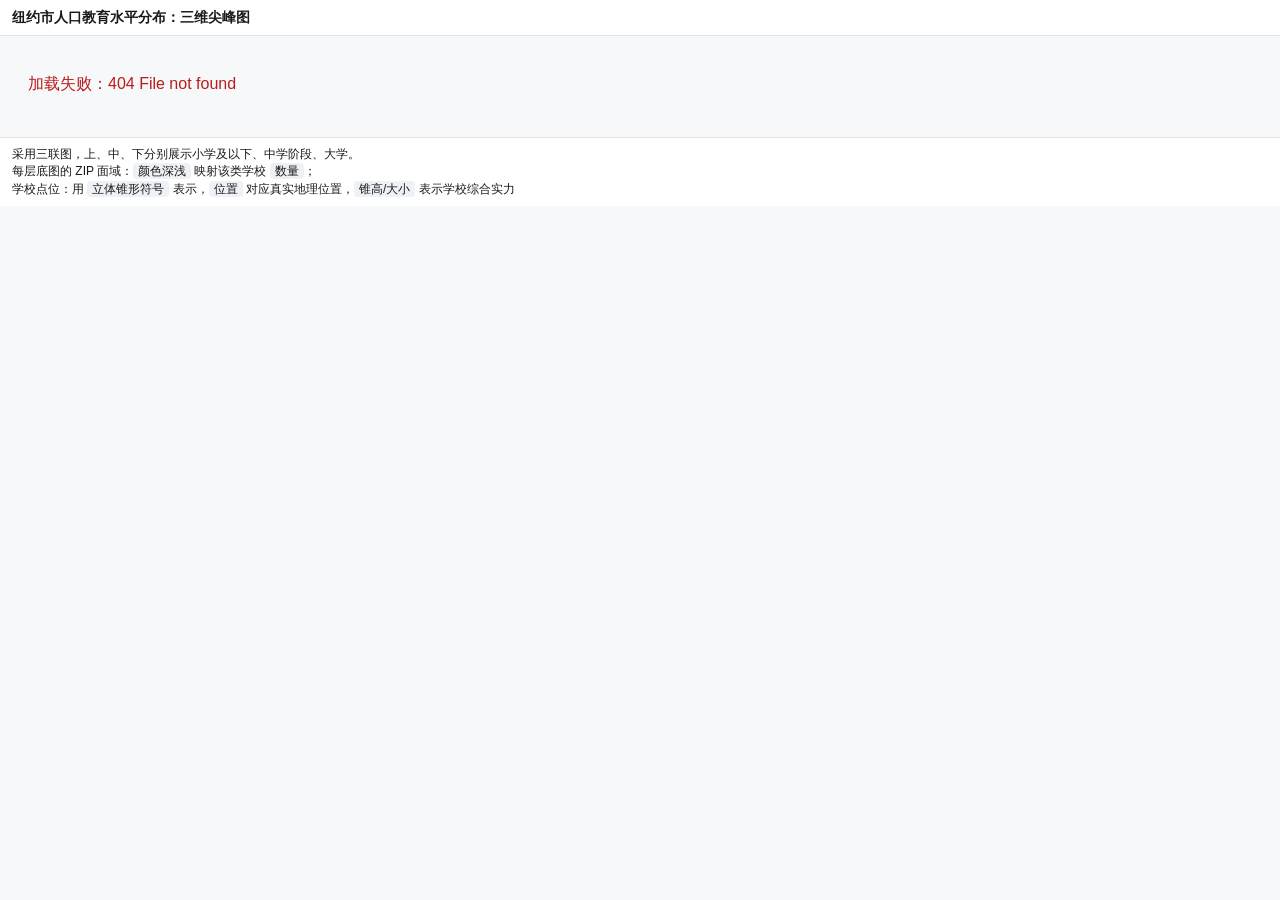
==== apps/03-education-level/index.html @ 8c18645f "Initial commit: NYC longform static site with modular apps Co-authored-by: Cursor <cursoragent@curso" ====
<!doctype html>
<html lang="zh-CN">
  <head>
    <meta charset="UTF-8" />
    <meta name="viewport" content="width=device-width, initial-scale=1.0" />
    <title>纽约市人口教育水平分布：三维尖峰图</title>
    <script type="module" crossorigin src="./assets/index-tJR21zqF.js?v=20260507-4300"></script>
    <link rel="stylesheet" crossorigin href="./assets/index-CkyBRLjx.css?v=20260507-4300">
  </head>
  <body>
    <div id="chrome-shell">
      <header class="viz-header">
        <h1 class="viz-title">纽约市人口教育水平分布：三维尖峰图</h1>
      </header>
      <div id="app"></div>
      <footer class="viz-footer">
        <p class="viz-caption">
          采用三联图，上、中、下分别展示小学及以下、中学阶段、大学。<br />
          每层底图的 ZIP 面域：<code>颜色深浅</code> 映射该类学校 <code>数量</code>；<br />
          学校点位：用 <code>立体锥形符号</code> 表示，<code>位置</code> 对应真实地理位置，<code>锥高/大小</code> 表示学校综合实力
        </p>
      </footer>
    </div>
  </body>
</html>
---- apps/03-education-level/assets/index-CkyBRLjx.css ----
:root{font-family:Segoe UI,PingFang SC,Microsoft YaHei,sans-serif;color:#1a1a1a;background:#f7f8fa}*{box-sizing:border-box}body{margin:0}#app{max-width:1400px;margin:0 auto;padding:4px 10px 8px}.title{margin:0 0 6px;font-size:26px;font-weight:700}.subtitle{margin:0 0 14px;color:#455;font-size:14px}.panel{background:#fff;border:1px solid #d6dde6;border-radius:12px;overflow:visible;box-shadow:0 2px 10px #0000000f}.swatch{width:11px;height:11px;border:1px solid rgba(0,0,0,.2);border-radius:2px;display:inline-block}.map-wrap{position:relative;width:100%;height:auto;min-height:0;background:#fff}.map-wrap svg{display:block;width:100%;height:auto}.legend-item{display:flex;align-items:center;gap:6px;line-height:1.45;margin:2px 0}.color-legend{position:absolute;right:10px;top:10px;width:126px;background:#ffffffeb;border:1px solid #d8dee4;border-radius:8px;padding:8px 10px;font-size:12px;color:#333;box-shadow:0 1px 8px #00000014}.legend-title{font-size:12px;font-weight:700;margin:0 0 4px}@media(max-width:960px){.color-legend{width:116px;font-size:11px}}html,body{min-height:100%}#chrome-shell{min-height:100%;height:auto;display:flex;flex-direction:column;max-width:1400px;margin:0 auto;background:#f7f8fa}.viz-header{flex-shrink:0;padding:8px 12px;border-bottom:1px solid #e5e5e5;background:#fff}.viz-title{margin:0;font-size:14px;font-weight:700;line-height:1.35;color:#1a1a1a}.viz-footer{flex-shrink:0;padding:8px 12px;border-top:1px solid #e5e5e5;background:#fff}.viz-caption{margin:0;font-size:12px;line-height:1.45;color:#1a1a1a}.viz-caption code{font-size:inherit;background:#eef2f7;padding:1px 5px;border-radius:4px;font-family:inherit}#app{flex:0 1 auto;overflow:visible;padding:4px 10px 8px!important;margin:0!important;max-width:none!important;width:100%}#app .title,#app .subtitle{display:none!important}
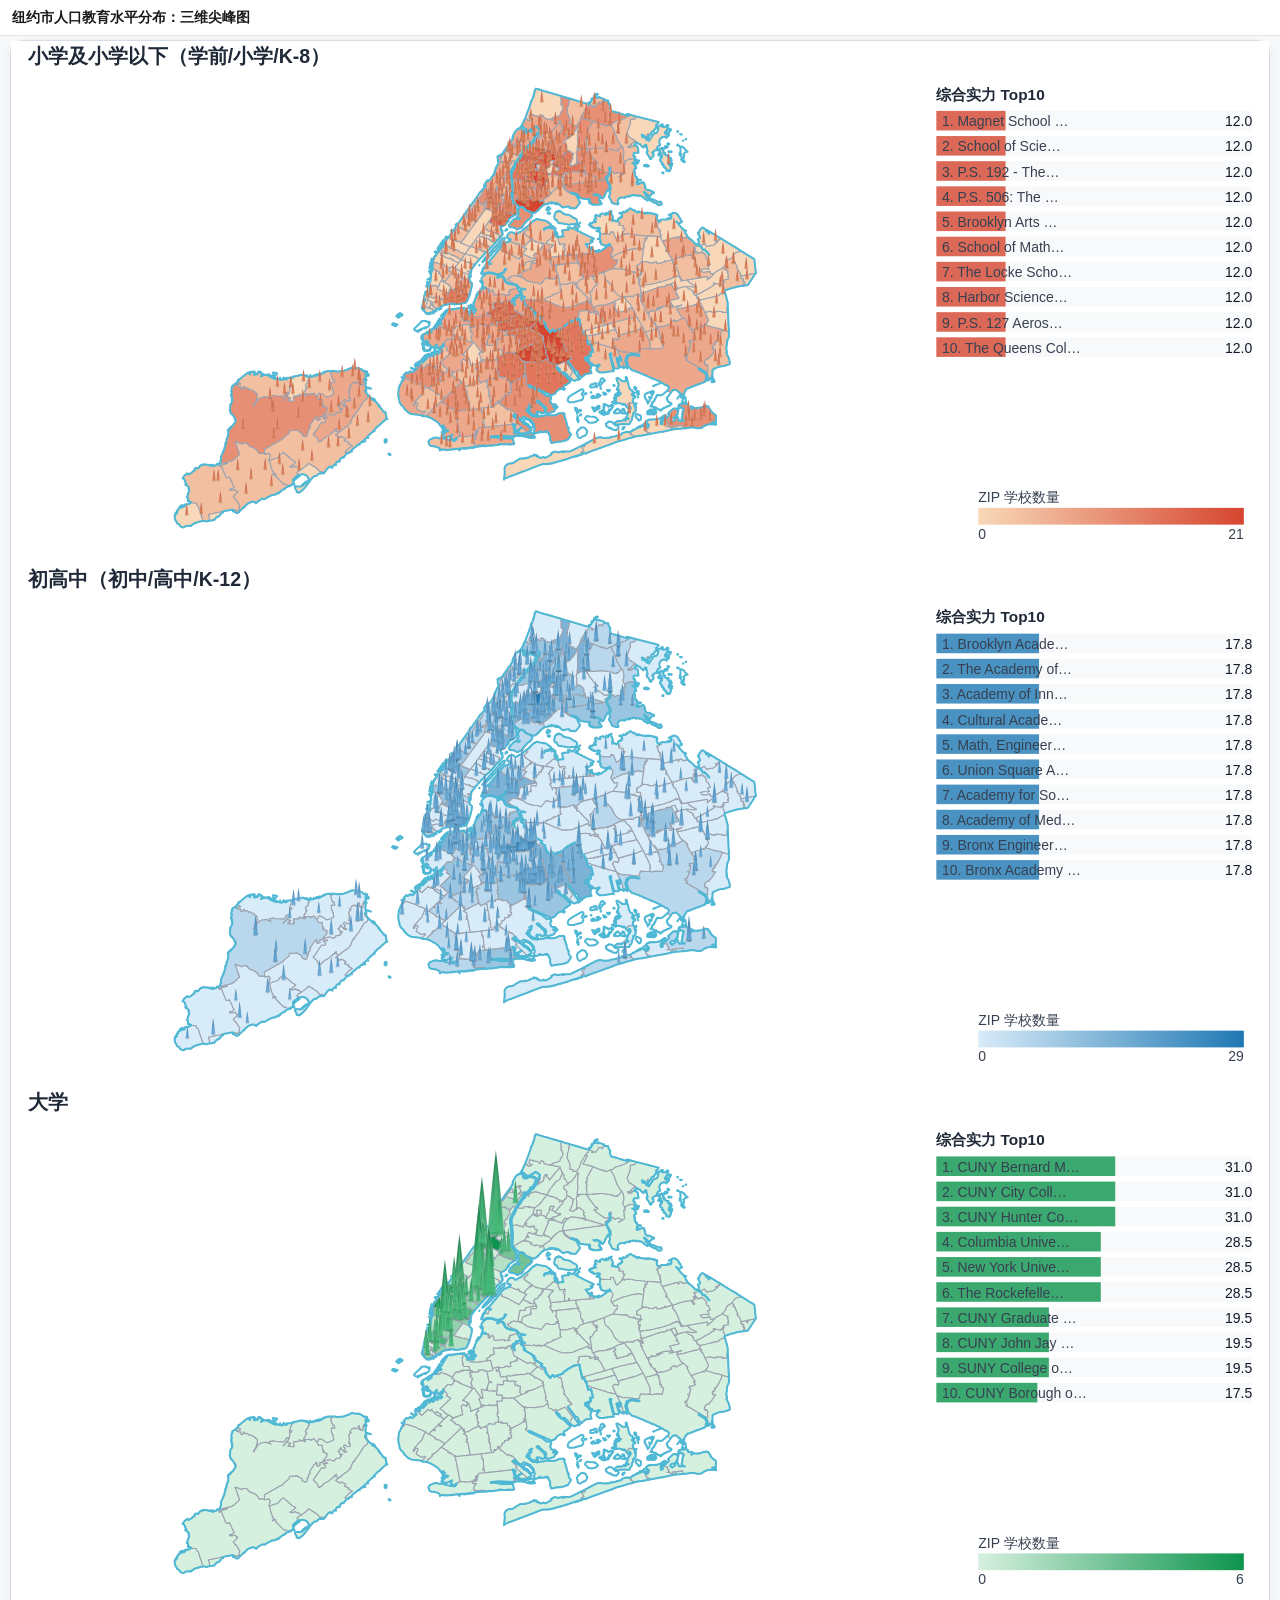
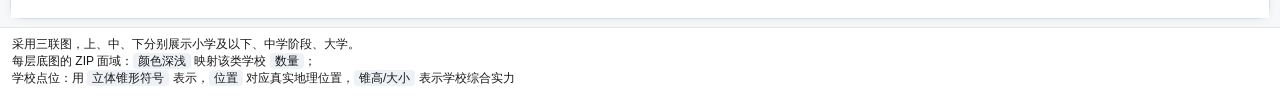
==== commit 7dc1fe64: "fix: education data paths for apps/03; Vue Router base for GitHub Pages (economy) Co-authored-by: Cu" ====
--- a/apps/03-education-level/index.html
+++ b/apps/03-education-level/index.html
@@ -4,8 +4,8 @@
     <meta charset="UTF-8" />
     <meta name="viewport" content="width=device-width, initial-scale=1.0" />
     <title>纽约市人口教育水平分布：三维尖峰图</title>
-    <script type="module" crossorigin src="./assets/index-tJR21zqF.js?v=20260507-4300"></script>
-    <link rel="stylesheet" crossorigin href="./assets/index-CkyBRLjx.css?v=20260507-4300">
+    <script type="module" crossorigin src="./assets/index-tJR21zqF.js?v=20260507-pagesfix"></script>
+    <link rel="stylesheet" crossorigin href="./assets/index-CkyBRLjx.css?v=20260507-pagesfix">
   </head>
   <body>
     <div id="chrome-shell">
